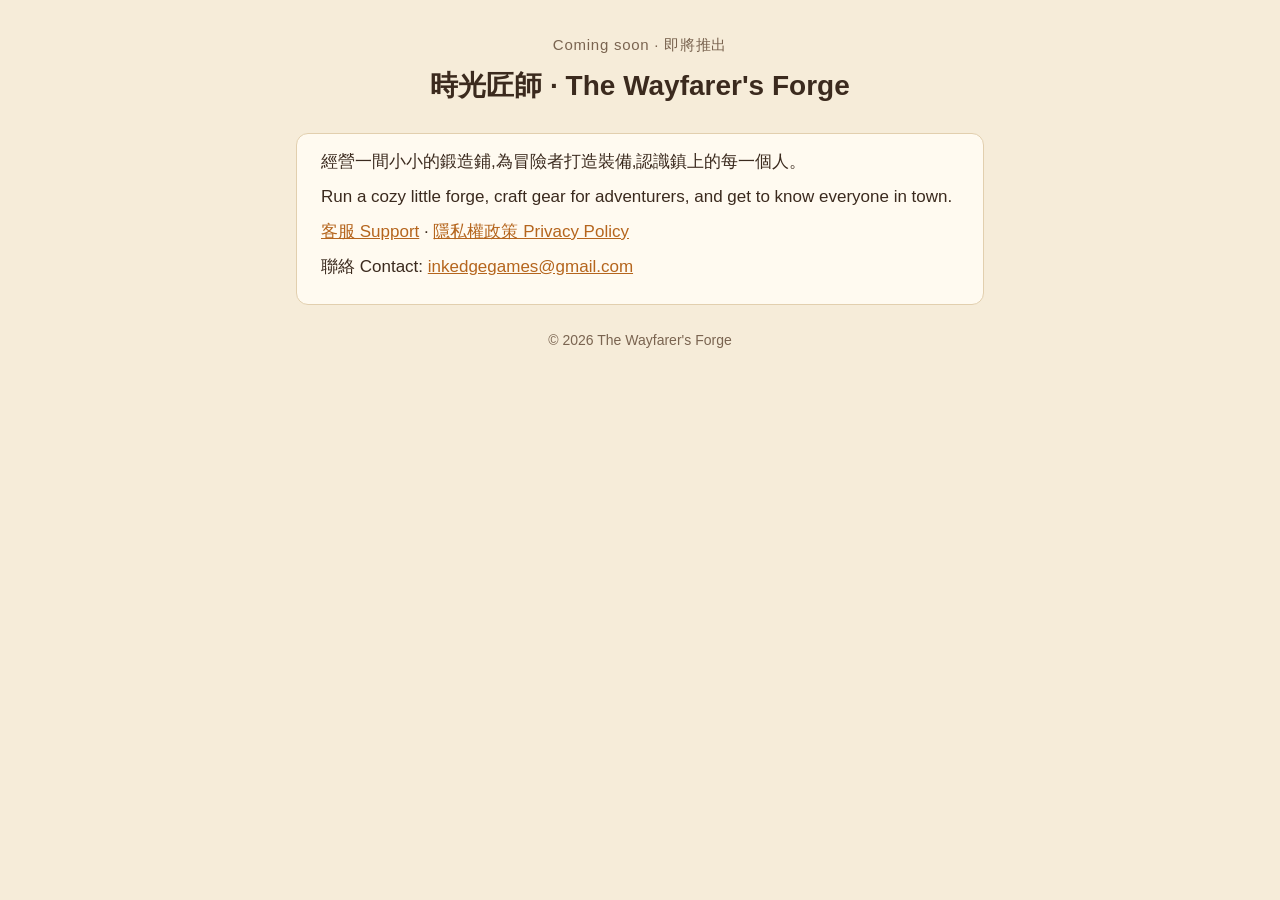
==== index.html @ 2c28a2f1 "Privacy policy, support and home page Co-Authored-By: Claude Opus 5.5 <noreply@anthropic.com>" ====
<!doctype html>
<html lang="zh-Hant">
<head>
<meta charset="utf-8">
<meta name="viewport" content="width=device-width, initial-scale=1">
<title>The Wayfarer's Forge</title>
<link rel="stylesheet" href="style.css">
</head>
<body>
<main>
  <header>
    <div class="game">Coming soon · 即將推出</div>
    <h1>時光匠師 · The Wayfarer's Forge</h1>
  </header>
  <section>
    <p>經營一間小小的鍛造鋪,為冒險者打造裝備,認識鎮上的每一個人。</p>
    <p lang="en">Run a cozy little forge, craft gear for adventurers, and get to know everyone in town.</p>
    <p><a href="support.html">客服 Support</a> · <a href="privacy.html">隱私權政策 Privacy Policy</a></p>
    <p>聯絡 Contact: <a href="mailto:inkedgegames@gmail.com">inkedgegames@gmail.com</a></p>
  </section>
  <footer>© 2026 The Wayfarer's Forge</footer>
</main>
</body>
</html>
---- style.css ----
:root {
  --bg: #f6ecd9;
  --card: #fffaf0;
  --ink: #3b2a1e;
  --muted: #7a6450;
  --accent: #b5651d;
  --line: #e2cfae;
}
@media (prefers-color-scheme: dark) {
  :root {
    --bg: #1f1812;
    --card: #2a211a;
    --ink: #f1e4cf;
    --muted: #bba68c;
    --accent: #e8a35a;
    --line: #4a3a2b;
  }
}
* { box-sizing: border-box; }
body {
  margin: 0;
  background: var(--bg);
  color: var(--ink);
  font: 17px/1.7 -apple-system, BlinkMacSystemFont, "Segoe UI", "PingFang TC", "Microsoft JhengHei", sans-serif;
}
main { max-width: 720px; margin: 0 auto; padding: 32px 16px 64px; }
header { text-align: center; margin-bottom: 24px; }
header .game { font-size: 15px; color: var(--muted); letter-spacing: 0.05em; }
h1 { font-size: 28px; margin: 4px 0 0; }
nav { text-align: center; margin: 12px 0 28px; font-size: 15px; }
nav a { margin: 0 8px; }
a { color: var(--accent); }
section {
  background: var(--card);
  border: 1px solid var(--line);
  border-radius: 12px;
  padding: 8px 24px 16px;
  margin-bottom: 24px;
}
h2 { font-size: 20px; margin: 20px 0 8px; }
h3 { font-size: 17px; margin: 18px 0 4px; }
p, li { margin: 6px 0; }
.date { color: var(--muted); font-size: 14px; }
footer { text-align: center; color: var(--muted); font-size: 14px; }
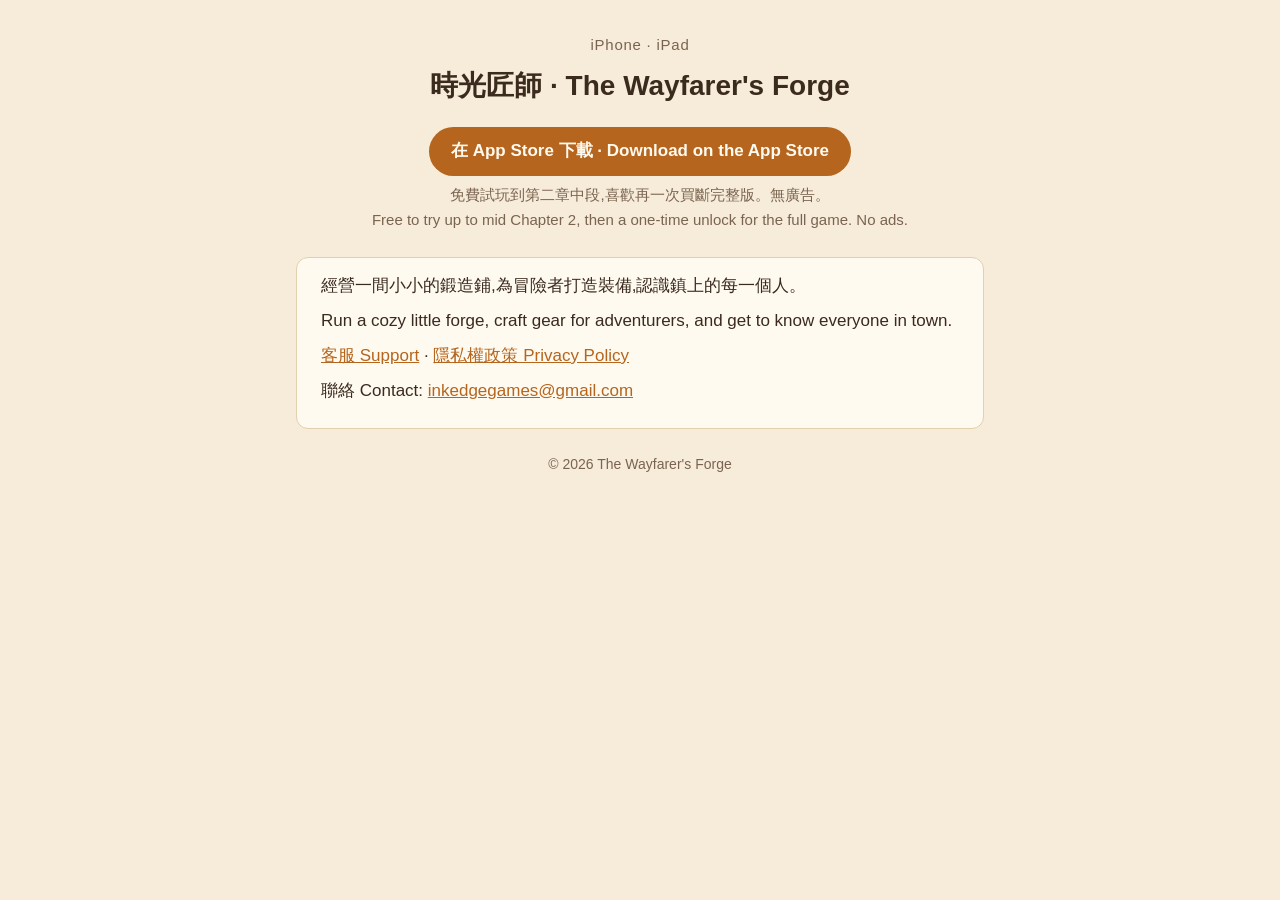
==== commit ef1d2afa: "Out on the App Store: download button instead of Coming soon Co-Authored-By: Claude Opus 5.5 <norepl" ====
--- a/index.html
+++ b/index.html
@@ -9,8 +9,10 @@
 <body>
 <main>
   <header>
-    <div class="game">Coming soon · 即將推出</div>
+    <div class="game">iPhone · iPad</div>
     <h1>時光匠師 · The Wayfarer's Forge</h1>
+    <p class="get"><a class="store" href="https://apps.apple.com/app/id6825901452">在 App Store 下載 · Download on the App Store</a></p>
+    <p class="note">免費試玩到第二章中段,喜歡再一次買斷完整版。無廣告。<br><span lang="en">Free to try up to mid Chapter 2, then a one-time unlock for the full game. No ads.</span></p>
   </header>
   <section>
     <p>經營一間小小的鍛造鋪,為冒險者打造裝備,認識鎮上的每一個人。</p>
--- a/style.css
+++ b/style.css
@@ -42,3 +42,15 @@
 p, li { margin: 6px 0; }
 .date { color: var(--muted); font-size: 14px; }
 footer { text-align: center; color: var(--muted); font-size: 14px; }
+.get { margin: 18px 0 6px; }
+a.store {
+  display: inline-block;
+  padding: 10px 22px;
+  border-radius: 999px;
+  background: var(--accent);
+  color: var(--card);
+  font-weight: 600;
+  text-decoration: none;
+}
+a.store:hover { filter: brightness(1.08); }
+.note { color: var(--muted); font-size: 15px; margin: 6px 0 0; }
